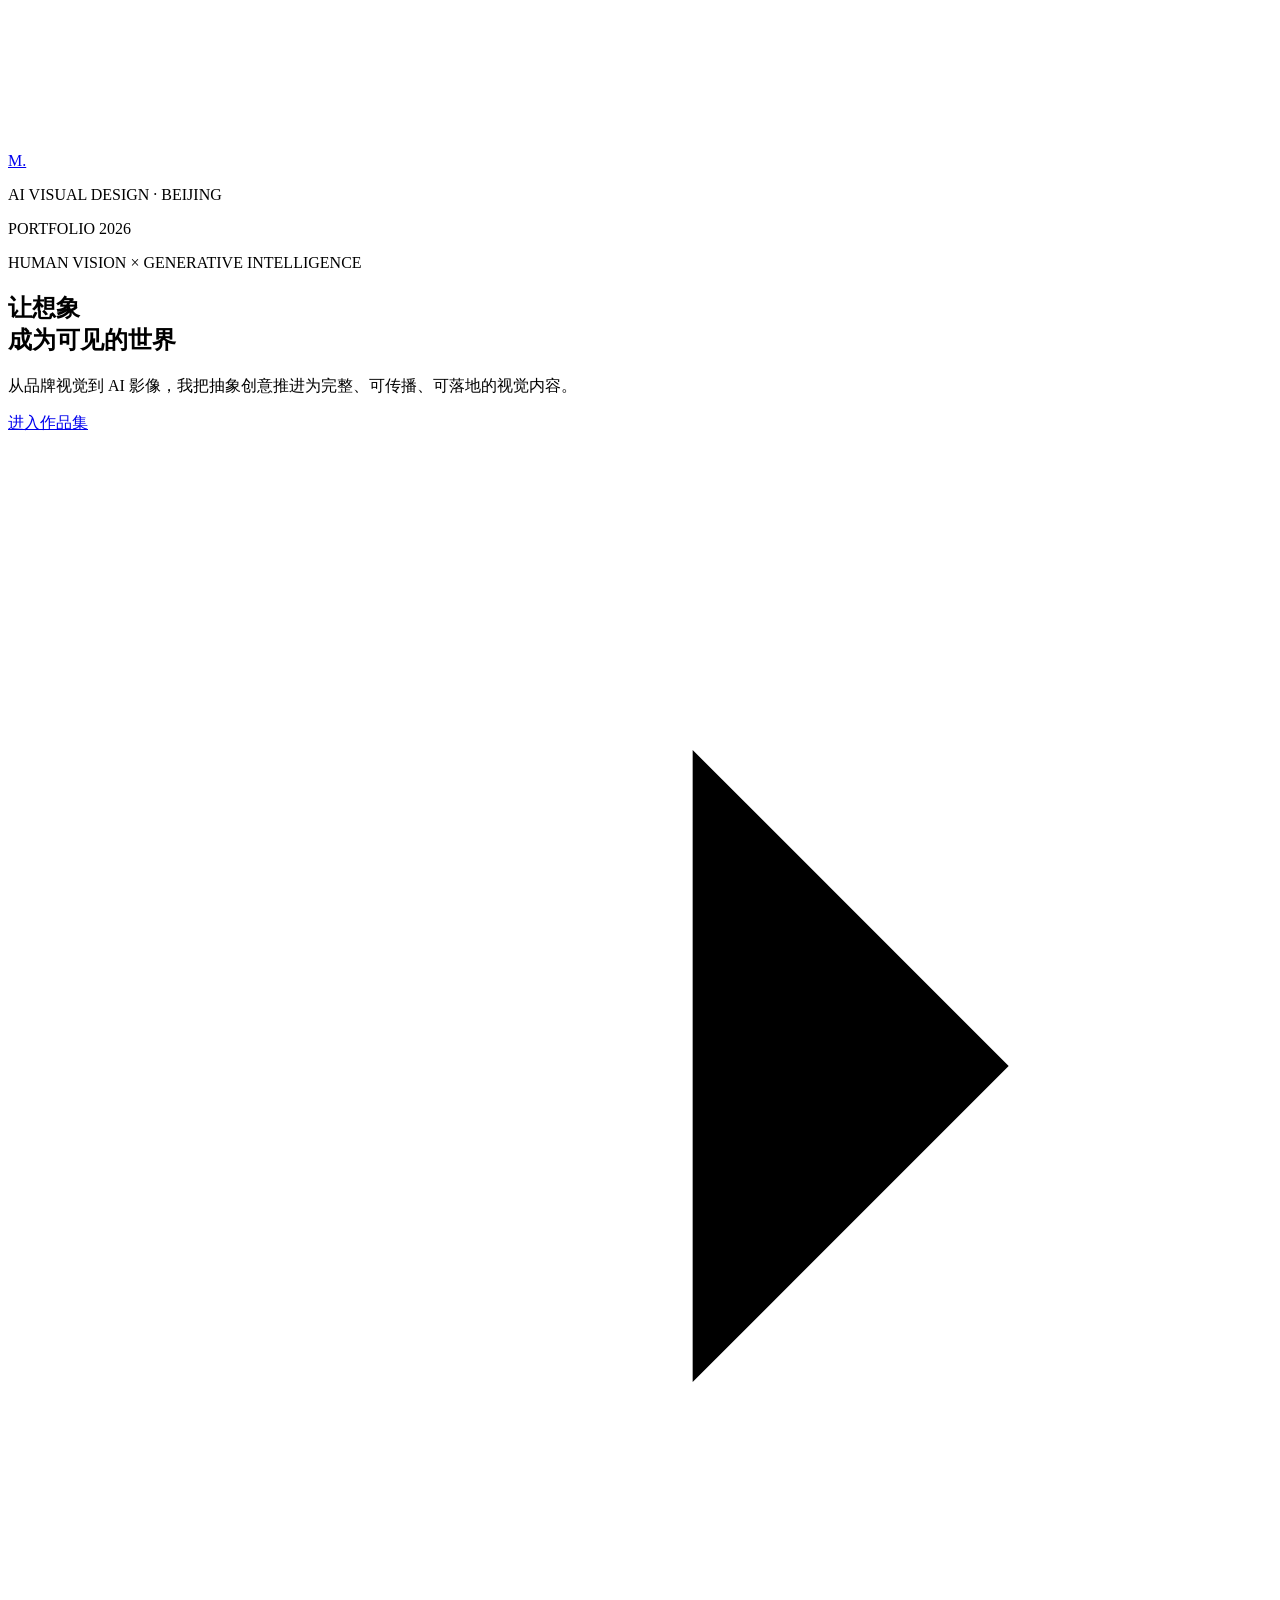
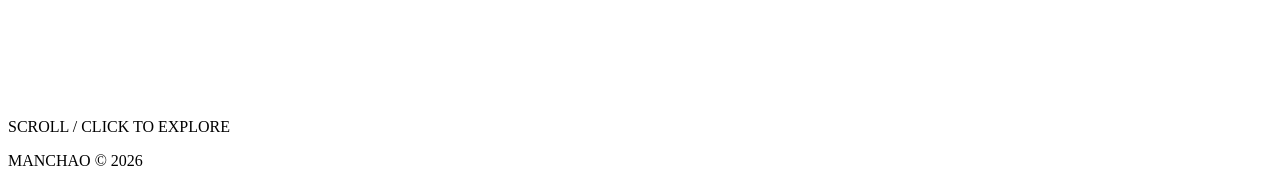
==== index.html @ 157e39ac "Deploy portfolio website" ====
<!doctype html>
<html lang="zh-CN">
<head>
  <meta charset="utf-8">
  <meta name="viewport" content="width=device-width, initial-scale=1">
  <meta name="description" content="满超 AI 视觉设计师个人作品集入口">
  <title>满超｜AI 视觉设计师</title>
  <base href="https://manchao-ai-visual-portfolio.cuppedbough.chatgpt.site/">
  <link rel="stylesheet" href="styles.css">
</head>
<body class="entry-page">
  <main class="entry-shell" aria-label="作品集视觉入口">
    <div class="entry-grid" aria-hidden="true">
      <figure class="entry-frame entry-frame-a"><img src="assets/ark-city.jpg" alt=""></figure>
      <figure class="entry-frame entry-frame-b"><img src="assets/yunxiu-guixu.jpg" alt=""></figure>
      <figure class="entry-frame entry-frame-c"><img src="assets/automotive-tvc.jpg" alt=""></figure>
      <figure class="entry-frame entry-frame-d"><img src="assets/reset-world.jpg" alt=""></figure>
    </div>

    <div class="entry-noise" aria-hidden="true"></div>
    <div class="entry-orbit entry-orbit-one" aria-hidden="true"></div>
    <div class="entry-orbit entry-orbit-two" aria-hidden="true"></div>

    <header class="entry-topbar">
      <a class="wordmark wordmark-light" href="https://mchao7558-crypto.github.io/manchao/portfolio.html" aria-label="进入满超作品集">M.</a>
      <p>AI VISUAL DESIGN · BEIJING</p>
      <span>PORTFOLIO 2026</span>
    </header>

    <section class="entry-content">
      <p class="eyebrow eyebrow-light"><span></span> HUMAN VISION × GENERATIVE INTELLIGENCE</p>
      <h1>让想象<br>成为<span>可见的世界</span></h1>
      <p class="entry-subtitle">从品牌视觉到 AI 影像，我把抽象创意推进为完整、可传播、可落地的视觉内容。</p>
      <a class="entry-cta magnetic" href="https://mchao7558-crypto.github.io/manchao/portfolio.html">
        <span>进入作品集</span>
        <svg viewBox="0 0 24 24" aria-hidden="true"><path d="M5 12h13M13 6l6 6-6 6"/></svg>
      </a>
    </section>

    <footer class="entry-footer">
      <p>SCROLL / CLICK TO EXPLORE</p>
      <div class="entry-line"><span></span></div>
      <p>MANCHAO © 2026</p>
    </footer>
  </main>
  <script src="script.js"></script>
</body>
</html>
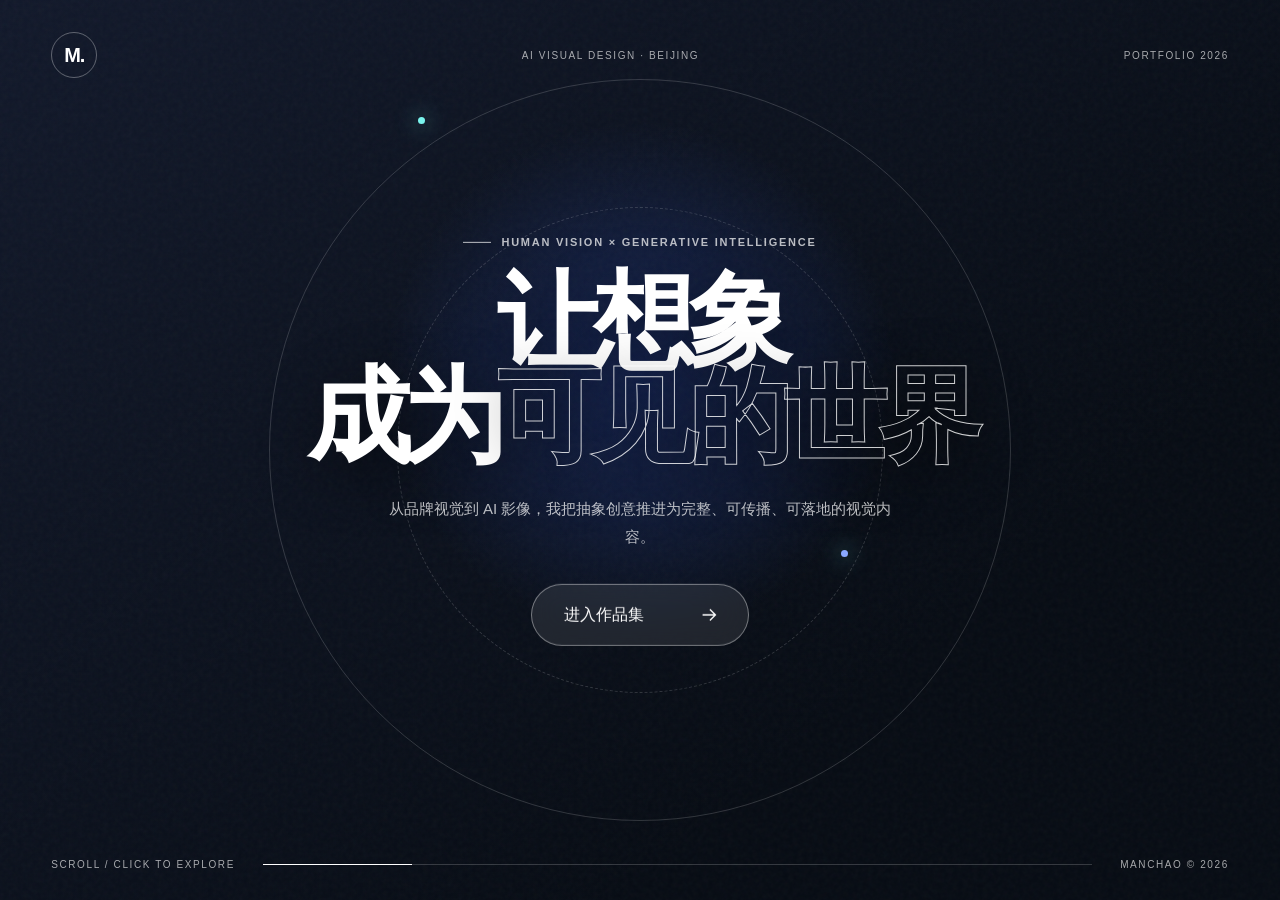
==== commit 84cbebae: "Make GitHub Pages self-contained and optimize video sources" ====
--- a/index.html
+++ b/index.html
@@ -5,7 +5,6 @@
   <meta name="viewport" content="width=device-width, initial-scale=1">
   <meta name="description" content="满超 AI 视觉设计师个人作品集入口">
   <title>满超｜AI 视觉设计师</title>
-  <base href="https://manchao-ai-visual-portfolio.cuppedbough.chatgpt.site/">
   <link rel="stylesheet" href="styles.css">
 </head>
 <body class="entry-page">
@@ -22,7 +21,7 @@
     <div class="entry-orbit entry-orbit-two" aria-hidden="true"></div>
 
     <header class="entry-topbar">
-      <a class="wordmark wordmark-light" href="https://mchao7558-crypto.github.io/manchao/portfolio.html" aria-label="进入满超作品集">M.</a>
+      <a class="wordmark wordmark-light" href="portfolio.html" aria-label="进入满超作品集">M.</a>
       <p>AI VISUAL DESIGN · BEIJING</p>
       <span>PORTFOLIO 2026</span>
     </header>
@@ -31,7 +30,7 @@
       <p class="eyebrow eyebrow-light"><span></span> HUMAN VISION × GENERATIVE INTELLIGENCE</p>
       <h1>让想象<br>成为<span>可见的世界</span></h1>
       <p class="entry-subtitle">从品牌视觉到 AI 影像，我把抽象创意推进为完整、可传播、可落地的视觉内容。</p>
-      <a class="entry-cta magnetic" href="https://mchao7558-crypto.github.io/manchao/portfolio.html">
+      <a class="entry-cta magnetic" href="portfolio.html">
         <span>进入作品集</span>
         <svg viewBox="0 0 24 24" aria-hidden="true"><path d="M5 12h13M13 6l6 6-6 6"/></svg>
       </a>
--- a/styles.css
+++ b/styles.css
@@ -0,0 +1,450 @@
+:root {
+  --ink: #10141c;
+  --muted: #69717e;
+  --line: rgba(16, 20, 28, .13);
+  --paper: #f6f7f4;
+  --white: #fff;
+  --blue: #2968ff;
+  --cyan: #7af4ed;
+  --deep: #101927;
+  --radius: 28px;
+  --max: 1240px;
+  --ease: cubic-bezier(.2, .8, .2, 1);
+}
+
+* { box-sizing: border-box; }
+html { scroll-behavior: smooth; }
+body { margin: 0; color: var(--ink); background: var(--paper); font-family: Inter, "Microsoft YaHei", "PingFang SC", Arial, sans-serif; }
+img { display: block; width: 100%; }
+a { color: inherit; text-decoration: none; }
+button { color: inherit; font: inherit; }
+::selection { color: #fff; background: var(--blue); }
+
+.skip-link { position: fixed; z-index: 1000; top: 12px; left: 12px; padding: 10px 14px; background: #fff; transform: translateY(-150%); }
+.skip-link:focus { transform: translateY(0); }
+.wordmark { display: inline-grid; place-items: center; width: 46px; height: 46px; border: 1px solid var(--line); border-radius: 50%; font: 800 20px/1 Arial; letter-spacing: -.06em; }
+.wordmark-light { color: #fff; border-color: rgba(255,255,255,.32); }
+.eyebrow { display: flex; align-items: center; gap: 10px; margin: 0 0 24px; color: #546070; font-size: 11px; font-weight: 700; letter-spacing: .16em; text-transform: uppercase; }
+.eyebrow > span { width: 28px; height: 1px; background: currentColor; }
+.eyebrow-light { color: rgba(255,255,255,.72); }
+.button { display: inline-flex; align-items: center; justify-content: center; gap: 32px; min-height: 56px; padding: 0 24px; border-radius: 999px; font-size: 14px; font-weight: 700; transition: transform .25s var(--ease), background .25s; }
+.button:hover { transform: translateY(-3px); }
+.button-primary { color: #fff; background: var(--ink); }
+.button-light { color: var(--deep); background: #fff; }
+.text-link { display: inline-flex; align-items: center; gap: 10px; border-bottom: 1px solid var(--ink); padding: 10px 0; font-size: 14px; font-weight: 700; }
+.section { max-width: var(--max); margin: 0 auto; padding: 140px 32px; }
+.section-label { display: flex; align-items: center; gap: 18px; color: #8a929d; font-size: 11px; letter-spacing: .16em; }
+.section-label span { display: grid; place-items: center; width: 38px; height: 38px; border: 1px solid var(--line); border-radius: 50%; }
+.section-label p { margin: 0; }
+.section-heading { display: grid; grid-template-columns: 170px minmax(0, 1fr) 300px; gap: 32px; align-items: end; margin-bottom: 64px; }
+.section-heading .eyebrow { margin-bottom: 20px; }
+.section-heading h2, .about-content h2 { margin: 0; font-size: clamp(36px, 5vw, 68px); line-height: 1.08; letter-spacing: -.055em; font-weight: 600; }
+.section-heading > p { margin: 0 0 8px; color: var(--muted); font-size: 15px; line-height: 1.8; }
+
+/* Entry */
+.entry-page { min-height: 100vh; overflow: hidden; color: #fff; background: #080d15; }
+.entry-shell { position: relative; min-height: 100svh; isolation: isolate; overflow: hidden; cursor: default; }
+.entry-shell::before { content: ""; position: absolute; inset: 0; z-index: -2; background: radial-gradient(circle at 50% 42%, rgba(60,104,255,.27), transparent 31%), linear-gradient(140deg,#11182a 0%,#060b13 72%); }
+.entry-grid { position: absolute; inset: -8%; z-index: -3; opacity: .68; filter: saturate(.75) contrast(1.08); transform: rotate(-4deg) scale(1.05); }
+.entry-frame { position: absolute; margin: 0; overflow: hidden; border-radius: 18px; box-shadow: 0 30px 80px rgba(0,0,0,.4); }
+.entry-frame img { height: 100%; object-fit: cover; }
+.entry-frame-a { width: 43vw; height: 64vh; left: -8vw; top: 21vh; }
+.entry-frame-b { width: 25vw; height: 66vh; right: 6vw; top: -13vh; }
+.entry-frame-c { width: 33vw; height: 31vh; right: -9vw; bottom: 3vh; }
+.entry-frame-d { width: 18vw; height: 42vh; left: 27vw; top: -18vh; }
+.entry-noise { position: absolute; inset: 0; z-index: -1; opacity: .16; background-image: url("data:image/svg+xml,%3Csvg viewBox='0 0 200 200' xmlns='http://www.w3.org/2000/svg'%3E%3Cfilter id='n'%3E%3CfeTurbulence type='fractalNoise' baseFrequency='.9' numOctaves='4' stitchTiles='stitch'/%3E%3C/filter%3E%3Crect width='100%25' height='100%25' filter='url(%23n)' opacity='.24'/%3E%3C/svg%3E"); }
+.entry-orbit { position: absolute; z-index: -1; border: 1px solid rgba(255,255,255,.16); border-radius: 50%; pointer-events: none; }
+.entry-orbit::before { content: ""; position: absolute; width: 7px; height: 7px; border-radius: 50%; background: var(--cyan); box-shadow: 0 0 22px var(--cyan); }
+.entry-orbit-one { width: 58vw; height: 58vw; left: 21vw; top: calc(50% - 29vw); animation: spin 24s linear infinite; }
+.entry-orbit-one::before { left: 20%; top: 5%; }
+.entry-orbit-two { width: 38vw; height: 38vw; left: 31vw; top: calc(50% - 19vw); border-style: dashed; animation: spin 18s linear infinite reverse; }
+.entry-orbit-two::before { right: 7%; bottom: 28%; background: #8aa7ff; }
+@keyframes spin { to { transform: rotate(360deg); } }
+.entry-topbar, .entry-footer { position: absolute; left: 4vw; right: 4vw; z-index: 2; display: flex; align-items: center; justify-content: space-between; }
+.entry-topbar { top: 32px; }
+.entry-topbar p, .entry-topbar span, .entry-footer p { margin: 0; color: rgba(255,255,255,.64); font-size: 10px; letter-spacing: .16em; }
+.entry-content { position: absolute; z-index: 2; left: 50%; top: 49%; width: min(760px, 86vw); text-align: center; transform: translate(-50%,-50%); }
+.entry-content .eyebrow { justify-content: center; margin-bottom: 26px; }
+.entry-content h1 { margin: 0; font-size: clamp(56px, 8.1vw, 126px); line-height: .92; letter-spacing: -.085em; font-weight: 600; text-shadow: 0 15px 60px rgba(0,0,0,.45); }
+.entry-content h1 span { color: transparent; -webkit-text-stroke: 1px rgba(255,255,255,.8); }
+.entry-subtitle { max-width: 530px; margin: 30px auto 34px; color: rgba(255,255,255,.72); font-size: 15px; line-height: 1.85; }
+.entry-cta { display: inline-flex; align-items: center; gap: 54px; min-height: 62px; padding: 0 28px 0 32px; border: 1px solid rgba(255,255,255,.4); border-radius: 999px; background: rgba(255,255,255,.09); backdrop-filter: blur(14px); transition: background .3s, transform .3s; }
+.entry-cta:hover { background: #fff; color: var(--deep); transform: scale(1.03); }
+.entry-cta svg { width: 22px; fill: none; stroke: currentColor; stroke-width: 1.5; }
+.entry-footer { bottom: 30px; }
+.entry-line { flex: 1; height: 1px; margin: 0 28px; background: rgba(255,255,255,.18); overflow: hidden; }
+.entry-line span { display: block; width: 18%; height: 100%; background: #fff; animation: progress 3s var(--ease) infinite; }
+@keyframes progress { from { transform: translateX(-100%); } to { transform: translateX(650%); } }
+
+/* Navigation + hero */
+.site-header { position: fixed; z-index: 50; top: 0; left: 0; right: 0; display: grid; grid-template-columns: 1fr auto 1fr; align-items: center; height: 84px; padding: 0 max(28px, calc((100vw - var(--max)) / 2 + 32px)); border-bottom: 1px solid transparent; transition: background .3s, border-color .3s, height .3s; }
+.site-header.scrolled { height: 68px; border-color: var(--line); background: rgba(246,247,244,.88); backdrop-filter: blur(18px); }
+.primary-nav { display: flex; gap: 34px; }
+.primary-nav a { position: relative; font-size: 13px; font-weight: 600; }
+.primary-nav a::after { content: ""; position: absolute; left: 0; right: 100%; bottom: -7px; height: 1px; background: var(--ink); transition: right .25s; }
+.primary-nav a:hover::after { right: 0; }
+.header-contact { justify-self: end; font-size: 13px; font-weight: 700; }
+.header-contact span { margin-left: 8px; }
+.menu-toggle { display: none; border: 0; background: none; }
+.portfolio-hero { position: relative; min-height: 100svh; max-width: 1480px; margin: 0 auto; padding: 150px max(32px, calc((100% - var(--max)) / 2 + 32px)) 80px; display: grid; grid-template-columns: .93fr 1.07fr; gap: 64px; align-items: center; overflow: hidden; }
+.hero-grid { position: absolute; inset: 0; z-index: -2; opacity: .42; background-image: linear-gradient(var(--line) 1px, transparent 1px), linear-gradient(90deg, var(--line) 1px, transparent 1px); background-size: 76px 76px; mask-image: linear-gradient(to bottom, black, transparent 80%); }
+.hero-glow { position: absolute; z-index: -1; width: 560px; height: 560px; right: 4%; top: 20%; border-radius: 50%; background: radial-gradient(circle, rgba(64,210,255,.25), rgba(71,103,255,.12) 45%, transparent 70%); filter: blur(8px); }
+.hero-copy { padding-top: 24px; }
+.hero-copy h1 { margin: 0; max-width: 760px; font-size: clamp(62px, 7vw, 106px); line-height: .95; letter-spacing: -.07em; font-weight: 600; }
+.hero-copy h1 em { color: var(--blue); font-style: normal; }
+.hero-lede { max-width: 510px; margin: 34px 0; color: var(--muted); font-size: 16px; line-height: 1.9; }
+.hero-actions { display: flex; gap: 30px; align-items: center; }
+.hero-visual { position: relative; height: min(680px, 68vh); min-height: 550px; }
+.hero-image { position: absolute; margin: 0; overflow: hidden; box-shadow: 0 36px 80px rgba(17,36,74,.18); }
+.hero-image img { height: 100%; object-fit: cover; transition: transform .9s var(--ease); }
+.hero-image:hover img { transform: scale(1.035); }
+.hero-image-main { inset: 6% 2% 4% 15%; border-radius: 180px 24px 24px 24px; }
+.hero-image-float { width: 33%; height: 46%; left: 0; bottom: -1%; border: 9px solid var(--paper); border-radius: 18px; }
+.hero-badge { position: absolute; right: -2%; top: 1%; display: grid; place-items: center; width: 150px; height: 150px; padding: 24px; text-align: center; border-radius: 50%; color: #061326; background: var(--cyan); box-shadow: 0 18px 50px rgba(36,185,183,.26); }
+.hero-badge span { font-size: 42px; font-weight: 500; letter-spacing: -.06em; }
+.hero-badge p { margin: -10px 0 0; font-size: 12px; }
+.hero-caption { position: absolute; right: 2%; bottom: 0; margin: 0; font-size: 10px; letter-spacing: .17em; writing-mode: vertical-rl; transform: translateX(140%); }
+.hero-index { position: absolute; left: 34px; bottom: 50px; color: #8b929c; font-size: 10px; letter-spacing: .13em; writing-mode: vertical-rl; }
+
+/* About */
+.about-section > .section-label { margin-bottom: 64px; }
+.about-layout { display: grid; grid-template-columns: .8fr 1.2fr; gap: clamp(48px,8vw,120px); align-items: start; }
+.about-portrait { position: relative; }
+.about-portrait img { aspect-ratio: .78; object-fit: cover; object-position: center top; border-radius: 220px 220px 24px 24px; filter: saturate(.9); }
+.portrait-tag { position: absolute; right: -42px; bottom: 36px; padding: 13px 16px; border: 1px solid var(--line); border-radius: 999px; background: rgba(255,255,255,.88); backdrop-filter: blur(12px); font-size: 9px; letter-spacing: .1em; }
+.portrait-tag i { display: inline-block; width: 7px; height: 7px; margin-right: 8px; border-radius: 50%; background: #32c374; box-shadow: 0 0 0 5px rgba(50,195,116,.12); }
+.about-intro { max-width: 720px; margin: 32px 0 42px; color: var(--muted); font-size: 16px; line-height: 1.9; }
+.experience-list { border-top: 1px solid var(--line); }
+.experience-list article { display: grid; grid-template-columns: 130px 1fr; gap: 24px; padding: 24px 0; border-bottom: 1px solid var(--line); }
+.experience-list time { color: #8b929d; font-size: 11px; letter-spacing: .1em; }
+.experience-list h3 { margin: 0 0 8px; font-size: 17px; }
+.experience-list p { margin: 0; color: var(--muted); font-size: 13px; line-height: 1.7; }
+.about-contact { display: flex; flex-wrap: wrap; gap: 18px 28px; margin-top: 30px; font-size: 13px; font-weight: 600; }
+.about-contact a { border-bottom: 1px solid var(--line); }
+.about-contact span { color: var(--muted); }
+.stats-grid { display: grid; grid-template-columns: repeat(4,1fr); margin-top: 100px; border-top: 1px solid var(--line); border-bottom: 1px solid var(--line); }
+.stats-grid article { padding: 38px 26px; border-right: 1px solid var(--line); }
+.stats-grid article:last-child { border: 0; }
+.stats-grid strong { font-size: clamp(38px,5vw,64px); line-height: 1; letter-spacing: -.06em; font-weight: 500; }
+.stats-grid sup { color: var(--blue); font-size: .45em; }
+.stats-grid p { margin: 14px 0 0; color: var(--muted); font-size: 12px; }
+
+/* Projects */
+.projects-section { max-width: 1440px; }
+.project-grid { display: grid; grid-template-columns: repeat(2,minmax(0,1fr)); gap: 28px; }
+.project-card { min-height: 660px; }
+.project-card button { position: relative; width: 100%; height: 100%; padding: 0; overflow: hidden; border: 0; border-radius: var(--radius); cursor: pointer; text-align: left; background: #182130; }
+.project-card img { height: 100%; object-fit: cover; transition: transform 1s var(--ease), filter .6s; }
+.project-card:hover img { transform: scale(1.045); filter: saturate(1.08); }
+.project-card-wide { min-height: 500px; margin-top: 100px; }
+.project-card-landscape { grid-column: 1 / -1; min-height: 650px; }
+.project-card-landscape img, .project-card-wide:nth-of-type(3) img { object-position: center; }
+.project-card-tall img, .project-card-wide:nth-of-type(2) img { object-position: center top; }
+.project-overlay { position: absolute; inset: 0; background: linear-gradient(to bottom, rgba(6,12,22,.08) 30%, rgba(6,12,22,.84)); }
+.project-meta { position: absolute; top: 28px; left: 28px; right: 28px; display: flex; justify-content: space-between; color: rgba(255,255,255,.83); font-size: 10px; letter-spacing: .1em; }
+.project-meta b { font-weight: 600; }
+.project-meta em { font-style: normal; }
+.project-title { position: absolute; left: 34px; right: 34px; bottom: 30px; display: flex; align-items: end; justify-content: space-between; color: #fff; }
+.project-title strong { font-size: clamp(32px,4vw,60px); line-height: 1; letter-spacing: -.055em; font-weight: 500; }
+.project-title i { font-size: 10px; font-style: normal; letter-spacing: .12em; }
+.video-flag { position: absolute; left: 28px; top: 58px; display: inline-flex; align-items: center; gap: 8px; padding: 9px 13px; border: 1px solid rgba(255,255,255,.3); border-radius: 999px; color: #fff; background: rgba(6,12,22,.28); backdrop-filter: blur(10px); font-size: 10px; letter-spacing: .06em; transition: background .25s, transform .25s; }
+.video-flag i { display: grid; place-items: center; width: 20px; height: 20px; border-radius: 50%; color: var(--deep); background: var(--cyan); font-size: 8px; font-style: normal; }
+.project-card:hover .video-flag { background: rgba(6,12,22,.62); transform: translateY(-2px); }
+
+/* Image archive */
+.image-works-section { max-width: 1440px; }
+.image-section-head { display: grid; grid-template-columns: 170px minmax(0,1fr) 300px; gap: 32px; align-items: end; margin-bottom: 54px; }
+.image-section-head h2 { margin: 0; font-size: clamp(36px,5vw,68px); line-height: 1.08; letter-spacing: -.055em; font-weight: 600; }
+.image-section-head > p { margin: 0 0 8px; color: var(--muted); font-size: 15px; line-height: 1.8; }
+.image-toolbar { display: flex; flex-wrap: wrap; gap: 10px; margin-bottom: 34px; padding-bottom: 24px; border-bottom: 1px solid var(--line); }
+.image-toolbar button { display: inline-flex; align-items: center; gap: 10px; min-height: 42px; padding: 0 17px; border: 1px solid var(--line); border-radius: 999px; cursor: pointer; background: transparent; font-size: 12px; transition: color .2s, background .2s, border-color .2s; }
+.image-toolbar button span { color: #9299a4; font-size: 9px; }
+.image-toolbar button:hover, .image-toolbar button.active { color: #fff; border-color: var(--ink); background: var(--ink); }
+.image-work-grid { columns: 4; column-gap: 18px; }
+.image-work-card { display: inline-block; width: 100%; margin: 0 0 26px; break-inside: avoid; }
+.image-work-card[hidden] { display: none; }
+.image-work-card button { width: 100%; padding: 0; border: 0; cursor: zoom-in; text-align: left; background: transparent; }
+.image-work-thumb { position: relative; display: block; overflow: visible; border-radius: 0; background: transparent; }
+.image-work-thumb img { display: block; width: 100%; max-width: 100%; height: auto; max-height: none; aspect-ratio: auto; object-fit: contain; border-radius: 0; transform: none; transition: filter .35s; }
+.image-work-card button:hover .image-work-thumb img { transform: none; filter: saturate(1.07); }
+.image-work-expand { position: absolute; right: 14px; bottom: 14px; display: grid; place-items: center; width: 38px; height: 38px; border: 1px solid rgba(255,255,255,.42); border-radius: 50%; color: #fff; background: rgba(6,12,22,.35); backdrop-filter: blur(9px); opacity: 0; transform: translateY(6px); transition: opacity .25s, transform .25s; font-size: 15px; }
+.image-work-card button:hover .image-work-expand { opacity: 1; transform: none; }
+.image-work-copy { display: block; padding: 12px 3px 0; }
+.image-work-copy p { margin: 0 0 6px; color: #8c939d; font-size: 9px; letter-spacing: .1em; }
+.image-work-copy h3 { margin: 0; font-size: 14px; line-height: 1.45; font-weight: 600; }
+
+.image-viewer-dialog { width: min(1240px,calc(100vw - 32px)); max-height: calc(100vh - 32px); padding: 0; overflow: hidden; border: 0; border-radius: 24px; color: #fff; background: #080d15; box-shadow: 0 40px 120px rgba(0,0,0,.45); }
+.image-viewer-dialog[open] { display: grid; grid-template-columns: 64px minmax(0,1fr) 64px; grid-template-rows: minmax(0,calc(100vh - 150px)) auto; animation: dialogIn .35s var(--ease); }
+.image-viewer-dialog::backdrop { background: rgba(3,7,12,.86); backdrop-filter: blur(12px); }
+.image-viewer-close { position: absolute; z-index: 5; right: 16px; top: 16px; display: grid; place-items: center; width: 42px; height: 42px; border: 1px solid rgba(255,255,255,.24); border-radius: 50%; color: #fff; cursor: pointer; background: rgba(3,7,12,.55); font-size: 25px; }
+.image-viewer-stage { position: relative; grid-column: 2; display: block; min-height: 0; overflow-x: hidden; overflow-y: auto; overscroll-behavior: contain; scrollbar-gutter: stable; }
+.image-viewer-stage img { display: block; width: 100%; max-width: 100%; height: auto; max-height: none; margin: 0 auto; aspect-ratio: auto; object-fit: contain; opacity: 1; transition: opacity .2s; }
+.image-viewer-stage.loading img { opacity: .12; }
+.image-viewer-stage p { position: absolute; left: 50%; top: 50%; margin: 0; opacity: 0; transform: translate(-50%,-50%); font-size: 11px; letter-spacing: .1em; }
+.image-viewer-stage.loading p { opacity: 1; }
+.image-viewer-nav { align-self: center; display: grid; place-items: center; width: 42px; height: 42px; margin: auto; border: 1px solid rgba(255,255,255,.22); border-radius: 50%; color: #fff; cursor: pointer; background: transparent; font-size: 18px; transition: color .2s, background .2s; }
+.image-viewer-nav:hover { color: var(--deep); background: var(--cyan); }
+.image-viewer-prev { grid-column: 1; grid-row: 1; }
+.image-viewer-next { grid-column: 3; grid-row: 1; }
+.image-viewer-info { grid-column: 1 / -1; display: flex; align-items: end; justify-content: space-between; gap: 30px; padding: 20px 28px 24px; border-top: 1px solid rgba(255,255,255,.1); }
+.image-viewer-info p { margin: 0 0 7px; color: rgba(255,255,255,.5); font-size: 9px; letter-spacing: .12em; }
+.image-viewer-info h2 { margin: 0; font-size: clamp(22px,2.5vw,36px); letter-spacing: -.035em; }
+.image-viewer-info > p { margin: 0; }
+
+/* Video library */
+.videos-section { max-width: 1440px; }
+.video-section-head { display: grid; grid-template-columns: 170px minmax(0,1fr) 300px; gap: 32px; align-items: end; margin-bottom: 54px; }
+.video-section-head h2 { margin: 0; font-size: clamp(36px,5vw,68px); line-height: 1.08; letter-spacing: -.055em; font-weight: 600; }
+.video-section-head > p { margin: 0 0 8px; color: var(--muted); font-size: 15px; line-height: 1.8; }
+.video-toolbar { display: flex; flex-wrap: wrap; gap: 10px; margin-bottom: 34px; padding-bottom: 24px; border-bottom: 1px solid var(--line); }
+.video-toolbar button { display: inline-flex; align-items: center; gap: 10px; min-height: 42px; padding: 0 17px; border: 1px solid var(--line); border-radius: 999px; cursor: pointer; background: transparent; font-size: 12px; transition: color .2s, background .2s, border-color .2s; }
+.video-toolbar button span { color: #9299a4; font-size: 9px; }
+.video-toolbar button:hover, .video-toolbar button.active { color: #fff; border-color: var(--ink); background: var(--ink); }
+.video-library-grid { display: grid; grid-template-columns: repeat(3,minmax(0,1fr)); gap: 34px 22px; }
+.video-library-card { min-width: 0; }
+.video-library-card[hidden] { display: none; }
+.video-library-card button, .video-library-static { display: block; width: 100%; padding: 0; border: 0; text-align: left; background: transparent; }
+.video-library-card button { cursor: pointer; }
+.video-library-thumb { position: relative; aspect-ratio: 16/10; overflow: hidden; border-radius: 18px; background: #121925; }
+.video-library-thumb img { height: 100%; object-fit: cover; transition: transform .75s var(--ease), filter .4s; }
+.video-library-card button:hover .video-library-thumb img, .video-library-card:hover .video-library-static .video-library-thumb img { transform: scale(1.045); filter: saturate(1.08); }
+.video-library-play { position: absolute; left: 18px; bottom: 18px; display: grid; place-items: center; width: 48px; height: 48px; padding-left: 3px; border-radius: 50%; color: var(--deep); background: var(--cyan); box-shadow: 0 10px 30px rgba(0,0,0,.2); font-size: 13px; transition: transform .25s; }
+.video-library-card button:hover .video-library-play { transform: scale(1.08); }
+.video-library-number { position: absolute; right: 16px; top: 16px; padding: 7px 9px; border-radius: 999px; color: #fff; background: rgba(7,12,21,.48); backdrop-filter: blur(8px); font-size: 9px; letter-spacing: .08em; }
+.video-library-platform { position: absolute; left: 18px; bottom: 18px; padding: 9px 13px; border: 1px solid rgba(255,255,255,.45); border-radius: 999px; color: #fff; background: rgba(7,12,21,.56); backdrop-filter: blur(10px); font-size: 10px; letter-spacing: .14em; }
+.video-library-copy { display: grid; grid-template-columns: 1fr auto; gap: 14px; align-items: start; padding: 16px 3px 0; }
+.video-library-copy p { margin: 0 0 8px; color: #8a929d; font-size: 9px; letter-spacing: .12em; }
+.video-library-copy h3 { margin: 0; font-size: 18px; line-height: 1.35; letter-spacing: -.025em; }
+.video-library-copy > span { margin-top: 18px; color: #808894; font-size: 12px; }
+.video-external-link { display: flex; align-items: center; justify-content: space-between; gap: 16px; margin-top: 14px; padding: 13px 16px; border: 1px solid var(--line); border-radius: 999px; color: var(--ink); font-size: 12px; letter-spacing: .04em; transition: color .2s, background .2s, border-color .2s, transform .2s; }
+.video-external-link:hover { color: #fff; border-color: var(--ink); background: var(--ink); transform: translateY(-2px); }
+
+.video-gallery-dialog { width: min(1180px,calc(100vw - 36px)); max-height: calc(100vh - 36px); padding: 0; overflow: hidden; border: 0; border-radius: 24px; color: #fff; background: #090e16; box-shadow: 0 40px 120px rgba(0,0,0,.4); }
+.video-gallery-dialog[open] { display: block; animation: dialogIn .35s var(--ease); }
+.video-gallery-dialog::backdrop { background: rgba(3,7,12,.82); backdrop-filter: blur(12px); }
+.gallery-dialog-close { position: absolute; z-index: 6; right: 18px; top: 18px; display: grid; place-items: center; width: 42px; height: 42px; border: 1px solid rgba(255,255,255,.25); border-radius: 50%; color: #fff; cursor: pointer; background: rgba(3,7,12,.45); font-size: 25px; }
+.video-gallery-stage { position: relative; aspect-ratio: 16/9; overflow: hidden; background: #000; }
+.video-gallery-stage video { width: 100%; height: 100%; object-fit: contain; opacity: 0; transition: opacity .25s; }
+.video-gallery-stage.is-playing video { opacity: 1; }
+.gallery-video-cover { position: absolute; z-index: 2; inset: 0; width: 100%; height: 100%; padding: 0; overflow: hidden; border: 0; color: #fff; cursor: pointer; background: #05080d; }
+.gallery-video-cover::after { content: ""; position: absolute; inset: 0; background: linear-gradient(to top,rgba(3,7,13,.65),transparent 58%); }
+.gallery-video-cover img { width: 100%; height: 100%; object-fit: cover; }
+.gallery-video-cover > span { position: absolute; z-index: 1; left: 50%; top: 50%; display: flex; flex-direction: column; align-items: center; gap: 12px; transform: translate(-50%,-50%); }
+.gallery-video-cover i { display: grid; place-items: center; width: 82px; height: 82px; padding-left: 5px; border: 1px solid rgba(255,255,255,.55); border-radius: 50%; background: rgba(8,15,25,.5); backdrop-filter: blur(12px); font-size: 22px; font-style: normal; transition: transform .25s, background .25s; }
+.gallery-video-cover b { font-size: 12px; letter-spacing: .12em; }
+.gallery-video-cover:hover i { transform: scale(1.08); color: var(--deep); background: var(--cyan); }
+.video-gallery-stage.is-playing .gallery-video-cover { opacity: 0; pointer-events: none; transition: opacity .3s; }
+.gallery-video-status { position: absolute; z-index: 4; left: 50%; bottom: 20px; margin: 0; padding: 8px 13px; border-radius: 999px; background: rgba(3,7,13,.72); opacity: 0; transform: translateX(-50%); font-size: 11px; }
+.gallery-video-status.show { opacity: 1; }
+.video-gallery-info { display: flex; align-items: end; justify-content: space-between; gap: 30px; padding: 24px 30px 28px; }
+.video-gallery-info p { margin: 0 0 8px; color: rgba(255,255,255,.5); font-size: 9px; letter-spacing: .13em; }
+.video-gallery-info h2 { margin: 0; font-size: clamp(26px,3vw,42px); letter-spacing: -.04em; }
+.video-gallery-info > p { flex: none; margin: 0; }
+
+/* Strengths */
+.strength-grid { display: grid; grid-template-columns: repeat(2,1fr); border-top: 1px solid var(--line); border-left: 1px solid var(--line); }
+.strength-card { position: relative; min-height: 390px; padding: 40px; border-right: 1px solid var(--line); border-bottom: 1px solid var(--line); transition: background .35s, transform .35s; }
+.strength-card:hover { z-index: 1; background: #fff; transform: translateY(-6px); box-shadow: 0 26px 70px rgba(31,45,66,.09); }
+.strength-card > span { position: absolute; right: 32px; top: 30px; color: #9aa1aa; font-size: 11px; }
+.strength-icon { display: grid; place-items: center; width: 52px; height: 52px; margin-bottom: 72px; border: 1px solid var(--line); border-radius: 50%; color: var(--blue); font-size: 21px; }
+.strength-card h3 { margin: 0 0 16px; font-size: 27px; letter-spacing: -.03em; }
+.strength-card p { max-width: 440px; margin: 0; color: var(--muted); font-size: 14px; line-height: 1.8; }
+.strength-card ul { display: flex; flex-wrap: wrap; gap: 8px; padding: 0; margin: 24px 0 0; list-style: none; }
+.strength-card li { padding: 8px 12px; border: 1px solid var(--line); border-radius: 999px; color: #4e5866; font-size: 10px; }
+.process-block { display: grid; grid-template-columns: .75fr 1.25fr; gap: 70px; margin-top: 120px; padding: 66px; border-radius: var(--radius); color: #fff; background: var(--deep); }
+.process-block h2 { margin: 0; font-size: clamp(34px,4vw,54px); line-height: 1.08; letter-spacing: -.05em; font-weight: 500; }
+.process-block ol { padding: 0; margin: 0; list-style: none; }
+.process-block li { display: grid; grid-template-columns: 42px 150px 1fr; gap: 20px; align-items: center; padding: 20px 0; border-bottom: 1px solid rgba(255,255,255,.13); }
+.process-block li:last-child { border: 0; }
+.process-block b { color: var(--cyan); font-size: 10px; }
+.process-block span { font-size: 15px; font-weight: 700; }
+.process-block li p { margin: 0; color: rgba(255,255,255,.58); font-size: 12px; }
+
+/* Contact */
+.contact-section { position: relative; min-height: 760px; padding: 130px max(32px, calc((100vw - var(--max)) / 2 + 32px)) 40px; overflow: hidden; color: #fff; background: #111927; }
+.contact-section > .eyebrow { justify-content: center; }
+.contact-section > h2 { position: relative; z-index: 1; max-width: 1060px; margin: 70px auto 48px; text-align: center; font-size: clamp(48px,7vw,98px); line-height: 1; letter-spacing: -.065em; font-weight: 500; }
+.contact-section > h2 em { color: var(--cyan); font-style: normal; }
+.contact-actions { position: relative; z-index: 1; display: flex; justify-content: center; align-items: center; gap: 34px; }
+.copy-contact { padding: 14px 0; border: 0; border-bottom: 1px solid rgba(255,255,255,.4); color: #fff; cursor: pointer; background: none; font-size: 12px; }
+.copy-contact span { margin-left: 16px; color: rgba(255,255,255,.58); }
+.contact-orbit { position: absolute; width: 750px; height: 750px; left: 50%; top: -180px; border: 1px solid rgba(255,255,255,.1); border-radius: 50%; transform: translateX(-50%); }
+.contact-orbit::before, .contact-orbit::after { content: ""; position: absolute; border: 1px solid rgba(255,255,255,.07); border-radius: 50%; }
+.contact-orbit::before { inset: 90px; }
+.contact-orbit::after { inset: 190px; }
+.site-footer { position: absolute; left: max(32px, calc((100vw - var(--max)) / 2 + 32px)); right: max(32px, calc((100vw - var(--max)) / 2 + 32px)); bottom: 36px; display: grid; grid-template-columns: 1.4fr 1fr 1.3fr auto; gap: 30px; align-items: end; padding-top: 28px; border-top: 1px solid rgba(255,255,255,.13); }
+.site-footer > div:first-child { display: flex; align-items: center; gap: 16px; }
+.site-footer p, .site-footer span, .site-footer a { margin: 0; color: rgba(255,255,255,.58); font-size: 10px; line-height: 1.6; letter-spacing: .08em; }
+.site-footer > div > p:first-child { color: rgba(255,255,255,.35); }
+
+/* Dialog + motion */
+.project-dialog { width: min(1080px, calc(100vw - 40px)); max-height: calc(100vh - 40px); padding: 0; overflow: hidden; border: 0; border-radius: 24px; color: var(--ink); background: #fff; box-shadow: 0 40px 120px rgba(0,0,0,.3); }
+.project-dialog[open] { display: grid; grid-template-columns: 1.1fr .9fr; animation: dialogIn .35s var(--ease); }
+.project-dialog::backdrop { background: rgba(4,8,14,.72); backdrop-filter: blur(10px); }
+@keyframes dialogIn { from { opacity: 0; transform: translateY(20px) scale(.98); } }
+.dialog-media { position: relative; min-height: 620px; overflow: hidden; background: #05080d; }
+.dialog-media img { height: 100%; object-fit: cover; }
+.dialog-media video { display: none; width: 100%; height: 100%; min-height: 620px; object-fit: contain; opacity: 0; background: #05080d; transition: opacity .25s; }
+.dialog-media.is-video img { display: none; }
+.dialog-media.is-video video { display: block; }
+.dialog-media.is-video.is-playing video { opacity: 1; }
+.video-cover { position: absolute; z-index: 2; inset: 0; display: none; width: 100%; height: 100%; padding: 0; overflow: hidden; border: 0; cursor: pointer; color: #fff; background: #05080d; }
+.dialog-media.is-video .video-cover { display: block; }
+.dialog-media.is-playing .video-cover { opacity: 0; pointer-events: none; transition: opacity .3s; }
+.video-cover::after { content: ""; position: absolute; inset: 0; background: linear-gradient(to top, rgba(3,7,13,.62), transparent 55%); }
+.video-cover > img { display: block !important; width: 100%; height: 100%; object-fit: cover; }
+.video-cover > span { position: absolute; z-index: 1; left: 50%; top: 50%; display: flex; flex-direction: column; align-items: center; gap: 12px; transform: translate(-50%,-50%); }
+.video-cover i { display: grid; place-items: center; width: 72px; height: 72px; padding-left: 4px; border: 1px solid rgba(255,255,255,.55); border-radius: 50%; background: rgba(9,16,28,.5); backdrop-filter: blur(12px); font-size: 20px; font-style: normal; transition: transform .25s, background .25s; }
+.video-cover b { font-size: 12px; letter-spacing: .12em; }
+.video-cover:hover i { transform: scale(1.08); color: var(--deep); background: var(--cyan); }
+.video-status { position: absolute; z-index: 3; left: 50%; bottom: 22px; margin: 0; padding: 8px 12px; border-radius: 999px; color: #fff; background: rgba(3,7,13,.7); opacity: 0; pointer-events: none; transform: translateX(-50%); font-size: 11px; transition: opacity .2s; }
+.video-status.show { opacity: 1; }
+.dialog-copy { align-self: center; padding: 60px; }
+.dialog-copy h2 { margin: 0 0 24px; font-size: 48px; letter-spacing: -.05em; }
+.dialog-copy > p { color: var(--muted); line-height: 1.85; }
+.dialog-facts { display: grid; gap: 12px; margin-top: 34px; padding-top: 24px; border-top: 1px solid var(--line); }
+.dialog-facts p { display: flex; justify-content: space-between; margin: 0; font-size: 12px; }
+.dialog-facts span { color: var(--muted); }
+.dialog-close { position: absolute; z-index: 2; right: 18px; top: 18px; display: grid; place-items: center; width: 40px; height: 40px; border: 0; border-radius: 50%; cursor: pointer; background: rgba(255,255,255,.9); font-size: 24px; }
+.toast { position: fixed; z-index: 90; left: 50%; bottom: 24px; padding: 12px 18px; border-radius: 999px; color: #fff; background: var(--ink); opacity: 0; transform: translate(-50%,20px); pointer-events: none; transition: .3s; font-size: 12px; }
+.toast.show { opacity: 1; transform: translate(-50%,0); }
+.reveal { opacity: 0; transform: translateY(28px); transition: opacity .75s var(--ease), transform .75s var(--ease); }
+.reveal.visible { opacity: 1; transform: translateY(0); }
+
+@media (max-width: 980px) {
+  .section { padding: 110px 24px; }
+  .site-header { grid-template-columns: 1fr auto; padding: 0 24px; }
+  .header-contact { display: none; }
+  .menu-toggle { position: relative; z-index: 2; display: grid; gap: 4px; width: 44px; height: 44px; place-content: center; }
+  .menu-toggle span { width: 20px; height: 1px; background: var(--ink); transition: .25s; }
+  .menu-toggle b { position: absolute; width: 1px; height: 1px; overflow: hidden; }
+  .menu-toggle[aria-expanded="true"] span:nth-child(1) { transform: translateY(5px) rotate(45deg); }
+  .menu-toggle[aria-expanded="true"] span:nth-child(2) { opacity: 0; }
+  .menu-toggle[aria-expanded="true"] span:nth-child(3) { transform: translateY(-5px) rotate(-45deg); }
+  .primary-nav { position: fixed; inset: 0; display: grid; place-content: center; gap: 30px; opacity: 0; pointer-events: none; background: rgba(246,247,244,.97); transform: translateY(-20px); transition: .3s; }
+  .primary-nav.open { opacity: 1; pointer-events: auto; transform: none; }
+  .primary-nav a { font-size: 34px; text-align: center; }
+  .portfolio-hero { min-height: auto; grid-template-columns: 1fr; padding: 140px 24px 100px; }
+  .hero-copy { max-width: 720px; }
+  .hero-visual { height: 620px; }
+  .hero-index { display: none; }
+  .section-heading { grid-template-columns: 120px 1fr; }
+  .section-heading > p { grid-column: 2; }
+  .about-layout { grid-template-columns: .75fr 1.25fr; gap: 54px; }
+  .stats-grid { grid-template-columns: repeat(2,1fr); }
+  .stats-grid article:nth-child(2) { border-right: 0; }
+  .stats-grid article:nth-child(-n+2) { border-bottom: 1px solid var(--line); }
+  .project-card { min-height: 520px; }
+  .project-card-wide { min-height: 420px; margin-top: 60px; }
+  .image-section-head { grid-template-columns: 120px 1fr; }
+  .image-section-head > p { grid-column: 2; }
+  .image-work-grid { columns: 3; }
+  .video-section-head { grid-template-columns: 120px 1fr; }
+  .video-section-head > p { grid-column: 2; }
+  .video-library-grid { grid-template-columns: repeat(2,minmax(0,1fr)); }
+  .process-block { grid-template-columns: 1fr; padding: 48px; }
+  .site-footer { grid-template-columns: 1fr 1fr; }
+  .site-footer > p { text-align: right; }
+}
+
+@media (max-width: 680px) {
+  :root { --radius: 20px; }
+  .entry-frame-a { width: 82vw; height: 46vh; left: -32vw; top: 36vh; }
+  .entry-frame-b { width: 58vw; height: 45vh; right: -18vw; top: -4vh; }
+  .entry-frame-c { width: 60vw; height: 23vh; right: -22vw; bottom: -2vh; }
+  .entry-frame-d { display: none; }
+  .entry-topbar { left: 22px; right: 22px; top: 22px; }
+  .entry-topbar p { display: none; }
+  .entry-topbar span { font-size: 8px; }
+  .entry-content { top: 47%; }
+  .entry-content h1 { font-size: clamp(52px,17vw,80px); line-height: .96; }
+  .entry-subtitle { font-size: 13px; line-height: 1.7; }
+  .entry-orbit-one { width: 112vw; height: 112vw; left: -6vw; top: calc(50% - 56vw); }
+  .entry-orbit-two { width: 80vw; height: 80vw; left: 10vw; top: calc(50% - 40vw); }
+  .entry-footer { left: 22px; right: 22px; bottom: 22px; }
+  .entry-footer p:last-child { display: none; }
+  .entry-line { margin-right: 0; }
+  .section { padding: 88px 20px; }
+  .portfolio-hero { padding: 120px 20px 70px; gap: 54px; }
+  .hero-copy h1 { font-size: clamp(52px,16vw,76px); }
+  .hero-lede { margin: 26px 0; font-size: 14px; }
+  .hero-actions { align-items: flex-start; flex-direction: column; gap: 14px; }
+  .hero-visual { min-height: 0; height: 500px; }
+  .hero-image-main { inset: 0 0 8% 10%; border-radius: 120px 18px 18px 18px; }
+  .hero-image-float { width: 39%; height: 39%; left: 0; bottom: 0; border-width: 6px; }
+  .hero-badge { width: 106px; height: 106px; right: -5px; top: -22px; padding: 16px; }
+  .hero-badge span { font-size: 30px; }
+  .hero-badge p { font-size: 9px; }
+  .hero-caption { display: none; }
+  .section-heading { display: block; margin-bottom: 40px; }
+  .section-heading .section-label { margin-bottom: 54px; }
+  .section-heading > p { margin-top: 22px; }
+  .section-heading h2, .about-content h2 { font-size: 40px; }
+  .about-section > .section-label { margin-bottom: 48px; }
+  .about-layout { grid-template-columns: 1fr; }
+  .about-portrait { max-width: 86%; }
+  .portrait-tag { right: -14%; bottom: 28px; }
+  .experience-list article { grid-template-columns: 1fr; gap: 12px; }
+  .stats-grid { margin-top: 66px; }
+  .stats-grid article { padding: 26px 16px; }
+  .stats-grid strong { font-size: 42px; }
+  .project-grid { grid-template-columns: 1fr; gap: 18px; }
+  .project-card, .project-card-wide, .project-card-landscape { grid-column: auto; min-height: 500px; margin-top: 0; }
+  .project-card-wide:nth-of-type(3), .project-card-landscape { min-height: 330px; }
+  .project-meta { top: 20px; left: 20px; right: 20px; }
+  .project-meta em { display: none; }
+  .project-title { left: 22px; right: 22px; bottom: 22px; }
+  .project-title i { display: none; }
+  .project-title strong { font-size: 38px; }
+  .image-section-head { display: block; margin-bottom: 36px; }
+  .image-section-head .section-label { margin-bottom: 54px; }
+  .image-section-head h2 { font-size: 40px; }
+  .image-section-head > p { margin-top: 22px; }
+  .image-toolbar { flex-wrap: nowrap; overflow-x: auto; padding-bottom: 18px; scrollbar-width: none; }
+  .image-toolbar::-webkit-scrollbar { display: none; }
+  .image-toolbar button { flex: none; }
+  .image-work-grid { columns: 2; column-gap: 12px; }
+  .image-work-card { margin-bottom: 20px; }
+  .image-work-expand { opacity: 1; transform: none; }
+  .image-viewer-dialog { width: calc(100vw - 16px); }
+  .image-viewer-dialog[open] { grid-template-columns: 48px minmax(0,1fr) 48px; grid-template-rows: minmax(0,calc(100vh - 130px)) auto; }
+  .image-viewer-nav { width: 36px; height: 36px; }
+  .image-viewer-info { padding: 16px 18px 20px; }
+  .video-section-head { display: block; margin-bottom: 36px; }
+  .video-section-head .section-label { margin-bottom: 54px; }
+  .video-section-head h2 { font-size: 40px; }
+  .video-section-head > p { margin-top: 22px; }
+  .video-toolbar { flex-wrap: nowrap; overflow-x: auto; padding-bottom: 18px; scrollbar-width: none; }
+  .video-toolbar::-webkit-scrollbar { display: none; }
+  .video-toolbar button { flex: none; }
+  .video-library-grid { grid-template-columns: 1fr; gap: 28px; }
+  .video-library-copy h3 { font-size: 19px; }
+  .video-gallery-dialog { width: calc(100vw - 20px); }
+  .video-gallery-stage { aspect-ratio: 9/12; }
+  .video-gallery-stage video { object-fit: contain; }
+  .gallery-video-cover i { width: 66px; height: 66px; }
+  .video-gallery-info { padding: 20px; }
+  .strength-grid { grid-template-columns: 1fr; }
+  .strength-card { min-height: 340px; padding: 30px; }
+  .strength-icon { margin-bottom: 52px; }
+  .process-block { margin-top: 76px; padding: 34px 24px; }
+  .process-block li { grid-template-columns: 34px 1fr; }
+  .process-block li p { grid-column: 2; }
+  .contact-section { min-height: 820px; padding: 96px 20px 34px; }
+  .contact-section > h2 { margin-top: 54px; font-size: 48px; }
+  .contact-actions { flex-direction: column; }
+  .site-footer { left: 20px; right: 20px; grid-template-columns: 1fr; gap: 20px; }
+  .site-footer > p { text-align: left; }
+  .project-dialog[open] { display: block; overflow-y: auto; }
+  .dialog-media { min-height: 370px; height: 52vh; }
+  .dialog-media video { min-height: 370px; }
+  .video-cover i { width: 62px; height: 62px; }
+  .dialog-copy { padding: 32px 24px 40px; }
+  .dialog-copy h2 { font-size: 38px; }
+}
+
+@media (prefers-reduced-motion: reduce) {
+  html { scroll-behavior: auto; }
+  *, *::before, *::after { animation-duration: .01ms !important; animation-iteration-count: 1 !important; transition-duration: .01ms !important; }
+  .reveal { opacity: 1; transform: none; }
+}
